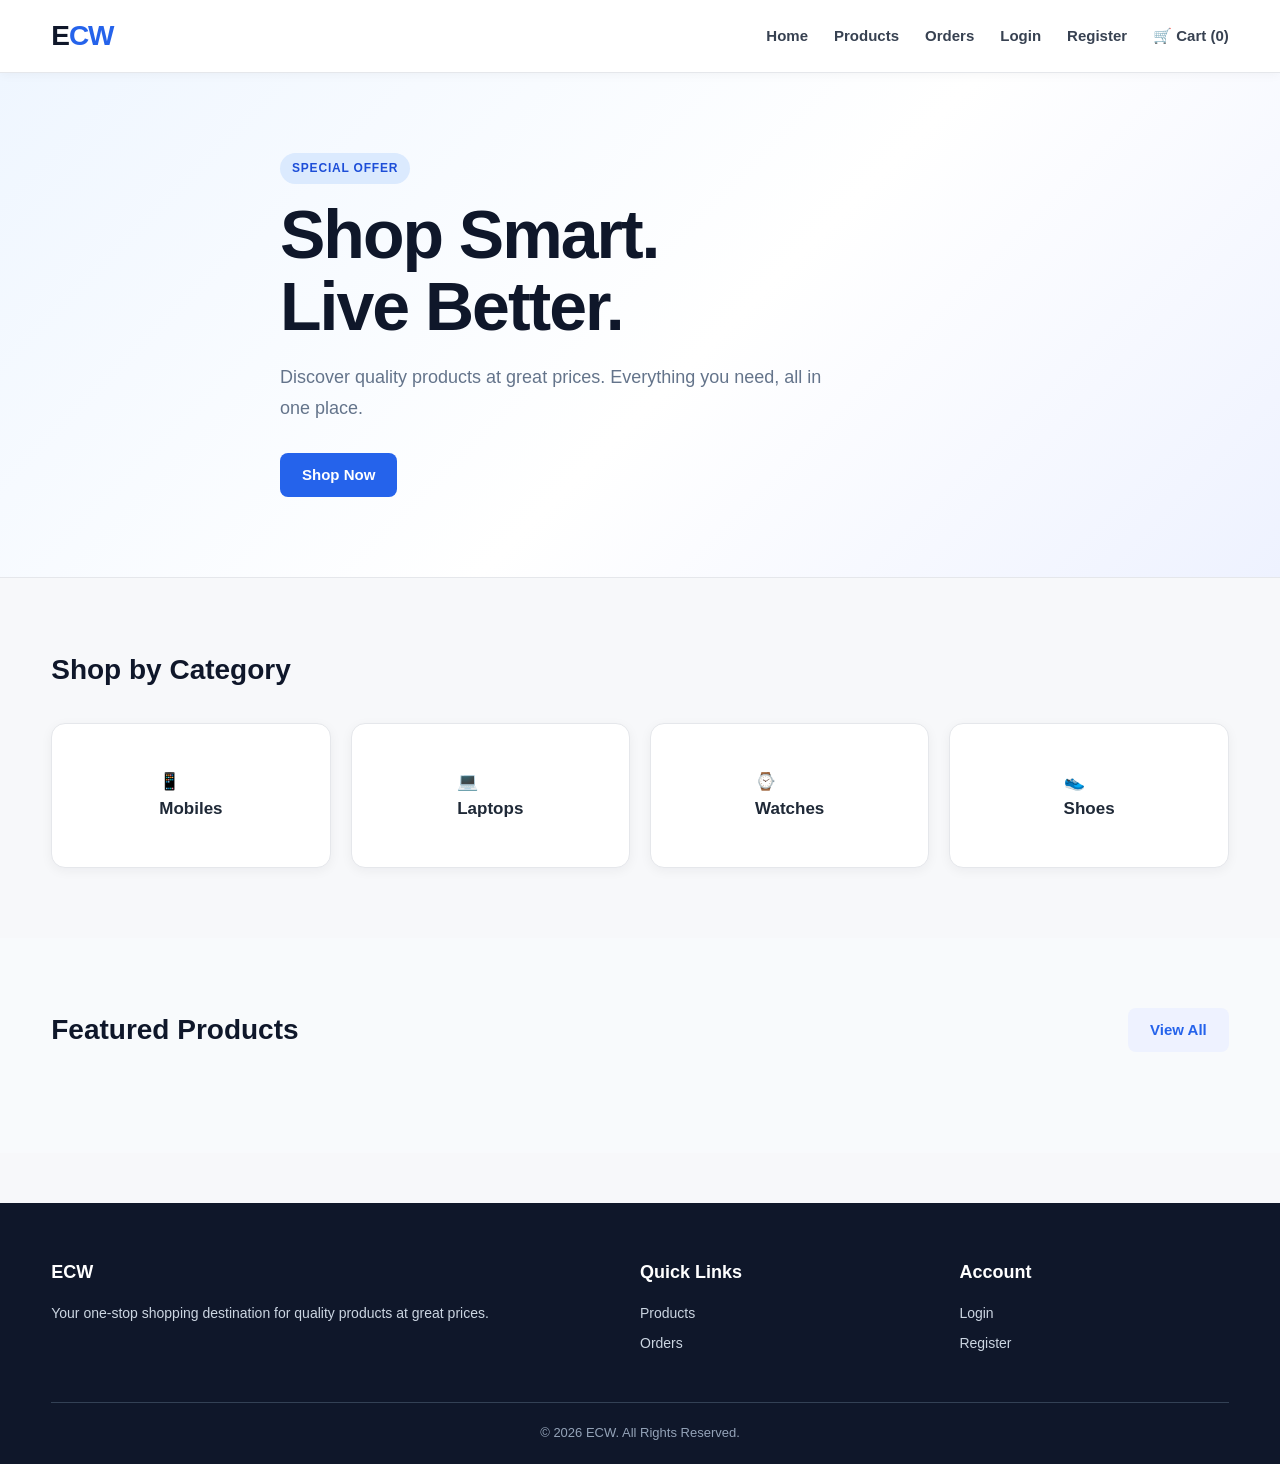
==== index.html @ e4666856 "Add files via upload" ====
<!DOCTYPE html>
<html lang="en">

<head>
    <meta charset="UTF-8">
    <meta name="viewport" content="width=device-width, initial-scale=1.0">

    <title>ECW - Home</title>

    <link rel="stylesheet" href="style.css">
    <link rel="stylesheet" href="home.css">
</head>

<body>

    <!-- ================= NAVBAR ================= -->

    <header class="navbar">

        <div class="container nav-inner">

            <a href="index.html" class="logo">
                E<span>CW</span>
            </a>

            <button class="menu-btn">☰</button>

            <nav class="nav-links">

                <a href="index.html">Home</a>

                <a href="products.html">Products</a>

                <a href="orders.html">Orders</a>

                <a href="login.html">Login</a>

                <a href="register.html">Register</a>

                <a href="cart.html">
                    🛒 Cart
                    (<span class="cart-count">0</span>)
                </a>

            </nav>

        </div>

    </header>


    <!-- ================= HERO ================= -->

    <section class="hero">

        <div class="container hero-content">

            <span class="offer">
                SPECIAL OFFER
            </span>

            <h1>
                Shop Smart.<br>
                Live Better.
            </h1>

            <p>
                Discover quality products at great prices.
                Everything you need, all in one place.
            </p>

            <a href="products.html" class="btn">
                Shop Now
            </a>

        </div>

    </section>


    <!-- ================= CATEGORIES ================= -->

    <section class="section">

        <div class="container">

            <div class="section-head">

                <h2>
                    Shop by Category
                </h2>

            </div>


            <div class="category-grid">

                <a href="products.html" class="category">
                    📱
                    <br>
                    Mobiles
                </a>

                <a href="products.html" class="category">
                    💻
                    <br>
                    Laptops
                </a>

                <a href="products.html" class="category">
                    ⌚
                    <br>
                    Watches
                </a>

                <a href="products.html" class="category">
                    👟
                    <br>
                    Shoes
                </a>

            </div>

        </div>

    </section>


    <!-- ================= FEATURED PRODUCTS ================= -->

    <section class="section featured">

        <div class="container">

            <div class="section-head">

                <h2>
                    Featured Products
                </h2>

                <a href="products.html" class="btn secondary">
                    View All
                </a>

            </div>


            <div id="featured" class="product-grid">

                <!-- Products will be loaded by JavaScript -->

            </div>

        </div>

    </section>


    <!-- ================= FOOTER ================= -->

    <footer>

        <div class="container">

            <div class="footer-grid">

                <div>

                    <div class="footer-title">
                        ECW
                    </div>

                    <p>
                        Your one-stop shopping destination
                        for quality products at great prices.
                    </p>

                </div>


                <div>

                    <div class="footer-title">
                        Quick Links
                    </div>

                    <p>
                        <a href="products.html">
                            Products
                        </a>
                    </p>

                    <p>
                        <a href="orders.html">
                            Orders
                        </a>
                    </p>

                </div>


                <div>

                    <div class="footer-title">
                        Account
                    </div>

                    <p>
                        <a href="login.html">
                            Login
                        </a>
                    </p>

                    <p>
                        <a href="register.html">
                            Register
                        </a>
                    </p>

                </div>

            </div>


            <div class="footer-bottom">

                © 2026 ECW.
                All Rights Reserved.

            </div>

        </div>

    </footer>


    <script src="js/home.js"></script>

</body>

</html>
---- style.css ----
/* =========================================================
   ECW - E-Commerce Website
   Common Styles
   ========================================================= */


/* =========================
   RESET
   ========================= */

* {
    margin: 0;
    padding: 0;
    box-sizing: border-box;
}

html {
    scroll-behavior: smooth;
}

body {
    font-family: Arial, Helvetica, sans-serif;
    background: #f7f8fa;
    color: #1f2937;
    line-height: 1.6;
}

a {
    text-decoration: none;
    color: inherit;
}

button,
input,
select,
textarea {
    font: inherit;
}

button {
    cursor: pointer;
}


/* =========================
   VARIABLES
   ========================= */

:root {
    --primary: #2563eb;
    --primary-dark: #1d4ed8;
    --secondary: #0f172a;

    --text: #1f2937;
    --muted: #6b7280;

    --white: #ffffff;
    --light: #f8fafc;
    --border: #e5e7eb;

    --success: #16a34a;
    --danger: #dc2626;
    --warning: #f59e0b;

    --shadow-sm: 0 2px 8px rgba(15, 23, 42, 0.06);
    --shadow: 0 8px 25px rgba(15, 23, 42, 0.08);

    --radius: 12px;
}


/* =========================
   CONTAINER
   ========================= */

.container {
    width: min(1180px, 92%);
    margin: 0 auto;
}


/* =========================
   NAVBAR
   ========================= */

.navbar {
    position: sticky;
    top: 0;
    z-index: 1000;

    background: #ffffff;
    border-bottom: 1px solid var(--border);

    box-shadow: 0 2px 10px rgba(0, 0, 0, 0.04);
}

.nav-inner {
    min-height: 72px;

    display: flex;
    align-items: center;
    justify-content: space-between;

    gap: 30px;
}


/* LOGO */

.logo {
    font-size: 28px;
    font-weight: 800;
    letter-spacing: -1px;
    color: var(--secondary);
}

.logo span {
    color: var(--primary);
}


/* NAVIGATION */

.nav-links {
    display: flex;
    align-items: center;
    gap: 26px;
}

.nav-links a {
    position: relative;

    color: #374151;
    font-size: 15px;
    font-weight: 600;

    transition: color 0.2s ease;
}

.nav-links a:hover {
    color: var(--primary);
}

.nav-links a::after {
    content: "";

    position: absolute;
    left: 0;
    bottom: -7px;

    width: 0;
    height: 2px;

    background: var(--primary);

    transition: width 0.2s ease;
}

.nav-links a:hover::after {
    width: 100%;
}


/* MENU BUTTON */

.menu-btn {
    display: none;

    border: none;
    background: transparent;

    font-size: 24px;
    color: var(--secondary);
}


/* =========================
   BUTTONS
   ========================= */

.btn {
    display: inline-flex;

    align-items: center;
    justify-content: center;

    min-height: 44px;
    padding: 0 22px;

    border: none;
    border-radius: 8px;

    background: var(--primary);
    color: white;

    font-size: 15px;
    font-weight: 700;

    transition:
        background 0.2s ease,
        transform 0.2s ease,
        box-shadow 0.2s ease;
}

.btn:hover {
    background: var(--primary-dark);

    transform: translateY(-1px);

    box-shadow: 0 5px 15px rgba(37, 99, 235, 0.25);
}

.btn.secondary {
    background: #eef2ff;
    color: var(--primary);
}

.btn.secondary:hover {
    background: #e0e7ff;
}

.btn.success {
    background: var(--success);
}

.btn.success:hover {
    background: #15803d;
}

.btn.danger {
    background: var(--danger);
}

.btn.danger:hover {
    background: #b91c1c;
}


/* =========================
   PAGE TITLE
   ========================= */

.page-title {
    padding-top: 55px;
    padding-bottom: 70px;
}

.page-title > h1 {
    font-size: 34px;
    line-height: 1.2;

    color: var(--secondary);

    margin-bottom: 8px;
}

.muted {
    color: var(--muted);
}


/* =========================
   SECTION
   ========================= */

.section {
    padding: 70px 0;
}

.section-head {
    display: flex;

    align-items: center;
    justify-content: space-between;

    gap: 20px;

    margin-bottom: 30px;
}

.section-head h2 {
    font-size: 28px;
    color: var(--secondary);
}


/* =========================
   FORMS
   ========================= */

.form-box {
    width: min(520px, 100%);

    margin: 40px auto;
    padding: 35px;

    background: white;

    border: 1px solid var(--border);
    border-radius: var(--radius);

    box-shadow: var(--shadow);
}

.form-box h2 {
    margin-bottom: 25px;

    font-size: 25px;
    color: var(--secondary);

    text-align: center;
}

.form-group {
    margin-bottom: 18px;
}

.form-group label {
    display: block;

    margin-bottom: 7px;

    font-size: 14px;
    font-weight: 700;

    color: #374151;
}

.form-group input,
.form-group select,
.form-group textarea,
.search-bar input,
.search-bar select {
    width: 100%;

    padding: 12px 14px;

    border: 1px solid #d1d5db;
    border-radius: 8px;

    outline: none;

    background: #ffffff;
    color: var(--text);

    transition:
        border-color 0.2s ease,
        box-shadow 0.2s ease;
}

.form-group input:focus,
.form-group select:focus,
.form-group textarea:focus,
.search-bar input:focus,
.search-bar select:focus {
    border-color: var(--primary);

    box-shadow:
        0 0 0 3px rgba(37, 99, 235, 0.1);
}

.form-group textarea {
    resize: vertical;
}


/* =========================
   MESSAGE
   ========================= */

.message {
    display: none;

    padding: 11px 14px;

    margin-bottom: 18px;

    border-radius: 8px;

    font-size: 14px;
}


/* =========================
   CART
   ========================= */

.cart-summary {
    width: min(500px, 100%);

    margin: 30px 0 0 auto;

    padding: 25px;

    background: white;

    border: 1px solid var(--border);
    border-radius: var(--radius);

    box-shadow: var(--shadow-sm);
}

.summary-row {
    display: flex;

    align-items: center;
    justify-content: space-between;

    padding: 12px 0;

    border-bottom: 1px solid var(--border);

    color: #4b5563;
}

.summary-row.total {
    border-bottom: none;

    padding-top: 18px;

    font-size: 19px;
    font-weight: 800;

    color: var(--secondary);
}


/* =========================
   CART ITEM
   ========================= */

.cart-item {
    display: flex;

    align-items: center;
    gap: 20px;

    padding: 20px;

    margin-bottom: 15px;

    background: white;

    border: 1px solid var(--border);
    border-radius: var(--radius);

    box-shadow: var(--shadow-sm);
}

.cart-item img {
    width: 100px;
    height: 100px;

    object-fit: contain;

    border-radius: 8px;

    background: #f8fafc;
}

.cart-item-info {
    flex: 1;
}

.cart-item-info h3 {
    margin-bottom: 5px;

    font-size: 17px;
    color: var(--secondary);
}

.cart-item-info p {
    color: var(--muted);
}

.cart-actions {
    display: flex;

    align-items: center;
    gap: 8px;
}

.quantity-btn {
    width: 34px;
    height: 34px;

    border: 1px solid var(--border);
    border-radius: 6px;

    background: white;
}

.quantity-btn:hover {
    background: #f3f4f6;
}


/* =========================
   EMPTY STATE
   ========================= */

.empty {
    padding: 70px 20px;

    text-align: center;

    background: white;

    border: 1px solid var(--border);
    border-radius: var(--radius);
}

.empty h2,
.empty h1 {
    margin: 15px 0 10px;

    color: var(--secondary);
}

.empty p {
    margin-bottom: 25px;

    color: var(--muted);
}


/* =========================
   ORDERS
   ========================= */

.order-card {
    margin-bottom: 20px;
    padding: 25px;

    background: white;

    border: 1px solid var(--border);
    border-radius: var(--radius);

    box-shadow: var(--shadow-sm);
}

.order-header {
    display: flex;

    justify-content: space-between;
    align-items: center;

    gap: 20px;

    padding-bottom: 15px;

    margin-bottom: 15px;

    border-bottom: 1px solid var(--border);
}

.order-header h3 {
    color: var(--secondary);
}

.order-status {
    display: inline-block;

    padding: 5px 12px;

    border-radius: 20px;

    background: #dcfce7;
    color: #166534;

    font-size: 13px;
    font-weight: 700;
}


/* =========================
   TABLE
   ========================= */

.table-wrap {
    overflow-x: auto;

    margin-top: 25px;

    background: white;

    border: 1px solid var(--border);
    border-radius: var(--radius);

    box-shadow: var(--shadow-sm);
}

table {
    width: 100%;

    border-collapse: collapse;
}

th,
td {
    padding: 15px 18px;

    text-align: left;

    border-bottom: 1px solid var(--border);
}

th {
    background: #f8fafc;

    color: var(--secondary);

    font-size: 14px;
}

td {
    color: #4b5563;

    font-size: 14px;
}

tr:last-child td {
    border-bottom: none;
}


/* =========================
   ADMIN
   ========================= */

.admin-grid {
    display: grid;

    grid-template-columns:
        repeat(3, 1fr);

    gap: 20px;

    margin-top: 30px;
}

.stat {
    padding: 25px;

    background: white;

    border: 1px solid var(--border);
    border-radius: var(--radius);

    box-shadow: var(--shadow-sm);
}

.stat h3 {
    margin-bottom: 8px;

    color: var(--muted);

    font-size: 14px;
}

.stat strong {
    font-size: 32px;

    color: var(--secondary);
}


/* =========================
   FOOTER
   ========================= */

footer {
    margin-top: 50px;

    padding-top: 55px;

    background: var(--secondary);

    color: #cbd5e1;
}

.footer-grid {
    display: grid;

    grid-template-columns:
        2fr 1fr 1fr;

    gap: 50px;

    padding-bottom: 40px;
}

.footer-title {
    margin-bottom: 15px;

    color: white;

    font-size: 18px;
    font-weight: 700;
}

footer p {
    margin-bottom: 8px;

    font-size: 14px;
}

footer a:hover {
    color: white;
}

.footer-bottom {
    padding: 20px 0;

    border-top: 1px solid #334155;

    text-align: center;

    font-size: 13px;

    color: #94a3b8;
}


/* =========================
   RESPONSIVE
   ========================= */

@media (max-width: 850px) {

    .nav-inner {
        min-height: 65px;
    }

    .menu-btn {
        display: block;
    }

    .nav-links {
        display: none;

        position: absolute;

        top: 65px;
        left: 0;

        width: 100%;

        padding: 20px;

        flex-direction: column;
        align-items: flex-start;

        gap: 18px;

        background: white;

        border-bottom: 1px solid var(--border);

        box-shadow: var(--shadow);
    }

    .nav-links.active {
        display: flex;
    }

    .admin-grid {
        grid-template-columns: 1fr;
    }

    .footer-grid {
        grid-template-columns: 1fr;
        gap: 25px;
    }
}


@media (max-width: 600px) {

    .container {
        width: 94%;
    }

    .page-title {
        padding-top: 35px;
        padding-bottom: 45px;
    }

    .page-title > h1 {
        font-size: 28px;
    }

    .section {
        padding: 45px 0;
    }

    .section-head {
        align-items: flex-start;
        flex-direction: column;
    }

    .form-box {
        padding: 25px 20px;
    }

    .cart-item {
        flex-direction: column;
        align-items: flex-start;
    }

    .cart-item img {
        width: 100%;
        height: 180px;
    }

    .cart-actions {
        width: 100%;
        justify-content: space-between;
    }

    .order-header {
        align-items: flex-start;
        flex-direction: column;
    }

    .footer-grid {
        grid-template-columns: 1fr;
    }
}

/* =========================================
   ORDERS
========================================= */

.order-card {

    background: white;

    border: 1px solid #e5e7eb;

    border-radius: 12px;

    padding: 24px;

    margin-bottom: 20px;

    box-shadow:
        0 4px 12px rgba(0, 0, 0, 0.06);

}


.order-header {

    display: flex;

    justify-content: space-between;

    align-items: center;

    border-bottom: 1px solid #e5e7eb;

    padding-bottom: 15px;

    margin-bottom: 15px;

}


.order-header h2 {

    margin: 0;

    font-size: 20px;

}


.order-header p {

    color: #64748b;

    margin: 5px 0 0;

}


.order-status {

    background: #dcfce7;

    color: #166534;

    padding: 7px 14px;

    border-radius: 20px;

    font-weight: 600;

}


.order-products {

    display: flex;

    flex-direction: column;

    gap: 12px;

}


.order-item {

    display: flex;

    align-items: center;

    gap: 15px;

    padding: 10px 0;

}


.order-item img {

    width: 70px;

    height: 70px;

    object-fit: cover;

    border-radius: 8px;

}


.order-item h4 {

    margin: 0 0 5px;

}


.order-item p {

    margin: 0;

    color: #64748b;

}


.order-details {

    border-top: 1px solid #e5e7eb;

    margin-top: 15px;

    padding-top: 15px;

    color: #475569;

}


.order-total {

    border-top: 1px solid #e5e7eb;

    margin-top: 15px;

    padding-top: 15px;

    font-size: 20px;

    font-weight: 700;

    text-align: right;

}


.empty {

    text-align: center;

    padding: 50px 20px;

}


.empty h2 {

    margin-bottom: 10px;

}


.empty p {

    color: #64748b;

    margin-bottom: 20px;

}


/* =========================================
   ORDERS PAGE
========================================= */

#ordersList {
    margin-top: 30px;
}


.order-card {
    background: #ffffff;
    border: 1px solid #e5e7eb;
    border-radius: 14px;
    padding: 25px;
    margin-bottom: 25px;
    box-shadow: 0 5px 20px rgba(0, 0, 0, 0.06);
}


.order-header {
    display: flex;
    justify-content: space-between;
    align-items: center;
    border-bottom: 1px solid #e5e7eb;
    padding-bottom: 18px;
    margin-bottom: 20px;
}


.order-header h2 {
    margin: 0 0 5px;
    font-size: 20px;
}


.order-header p {
    margin: 0;
    color: #64748b;
}


.order-status {
    background: #dcfce7;
    color: #15803d;
    padding: 7px 14px;
    border-radius: 20px;
    font-size: 14px;
    font-weight: 600;
}


.order-items {
    display: flex;
    flex-direction: column;
    gap: 15px;
}


.order-item {
    display: flex;
    align-items: center;
    gap: 18px;
    padding: 15px;
    background: #f8fafc;
    border-radius: 10px;
}


.order-item-image {
    width: 80px;
    height: 80px;
    object-fit: cover;
    border-radius: 8px;
}


.order-item h3 {
    margin: 0 0 8px;
}


.order-item p {
    margin: 4px 0;
    color: #64748b;
}


.order-details {
    margin-top: 20px;
    padding-top: 20px;
    border-top: 1px solid #e5e7eb;
}


.order-details h3 {
    margin-bottom: 12px;
}


.order-details p {
    margin: 7px 0;
}


.order-total {
    margin-top: 20px;
    padding-top: 18px;
    border-top: 1px solid #e5e7eb;
    font-size: 20px;
    font-weight: 700;
    text-align: right;
}


.empty {
    text-align: center;
    background: white;
    border-radius: 14px;
    padding: 50px 20px;
    box-shadow: 0 5px 20px rgba(0, 0, 0, 0.05);
}


.empty h2 {
    margin-bottom: 10px;
}


.empty p {
    color: #64748b;
    margin-bottom: 25px;
}


@media (max-width: 600px) {

    .order-header {
        flex-direction: column;
        align-items: flex-start;
        gap: 15px;
    }


    .order-item {
        align-items: flex-start;
    }


    .order-item-image {
        width: 65px;
        height: 65px;
    }


    .order-total {
        text-align: left;
    }

}
---- home.css ----
/* =========================================================
   ECW - Home / Product Styles
   ========================================================= */


/* =========================
   HERO
   ========================= */

.hero {
    min-height: 500px;

    display: flex;
    align-items: center;

    background:
        linear-gradient(
            135deg,
            #eff6ff 0%,
            #ffffff 55%,
            #eef2ff 100%
        );

    border-bottom: 1px solid #e5e7eb;
}

.hero-content {
    max-width: 720px;

    padding: 80px 0;
}

.offer {
    display: inline-block;

    margin-bottom: 15px;
    padding: 6px 12px;

    border-radius: 20px;

    background: #dbeafe;
    color: #1d4ed8;

    font-size: 12px;
    font-weight: 800;
    letter-spacing: 0.8px;
}

.hero h1 {
    margin-bottom: 20px;

    font-size: clamp(42px, 6vw, 68px);
    line-height: 1.05;

    letter-spacing: -2px;

    color: #0f172a;
}

.hero p {
    max-width: 570px;

    margin-bottom: 30px;

    color: #64748b;

    font-size: 18px;
    line-height: 1.7;
}


/* =========================
   CATEGORIES
   ========================= */

.category-grid {
    display: grid;

    grid-template-columns:
        repeat(4, 1fr);

    gap: 20px;
}

.category {
    min-height: 145px;

    display: flex;

    flex-direction: column;

    align-items: center;
    justify-content: center;

    gap: 10px;

    padding: 20px;

    background: white;

    border: 1px solid #e5e7eb;
    border-radius: 14px;

    color: #1f2937;

    font-size: 17px;
    font-weight: 700;

    box-shadow: 0 3px 12px rgba(15, 23, 42, 0.05);

    transition:
        transform 0.2s ease,
        box-shadow 0.2s ease,
        border-color 0.2s ease;
}

.category:hover {
    transform: translateY(-5px);

    border-color: #bfdbfe;

    box-shadow:
        0 12px 25px rgba(15, 23, 42, 0.09);

    color: #2563eb;
}


/* =========================
   PRODUCT GRID
   ========================= */

.product-grid {
    display: grid;

    grid-template-columns:
        repeat(4, 1fr);

    gap: 22px;
}


/* =========================
   PRODUCT CARD
   ========================= */

.product-card {
    overflow: hidden;

    background: white;

    border: 1px solid #e5e7eb;
    border-radius: 13px;

    box-shadow:
        0 3px 12px rgba(15, 23, 42, 0.05);

    transition:
        transform 0.2s ease,
        box-shadow 0.2s ease;
}

.product-card:hover {
    transform: translateY(-5px);

    box-shadow:
        0 12px 28px rgba(15, 23, 42, 0.1);
}


/* PRODUCT IMAGE */

.product-image {
    width: 100%;
    height: 230px;

    display: flex;

    align-items: center;
    justify-content: center;

    padding: 20px;

    background: #f8fafc;

    overflow: hidden;
}

.product-image img {
    width: 100%;
    height: 100%;

    object-fit: contain;

    transition: transform 0.25s ease;
}

.product-card:hover .product-image img {
    transform: scale(1.05);
}


/* PRODUCT CONTENT */

.product-content {
    padding: 18px;
}

.product-category {
    display: block;

    margin-bottom: 5px;

    color: #64748b;

    font-size: 12px;
    font-weight: 700;

    text-transform: uppercase;
    letter-spacing: 0.5px;
}

.product-title {
    min-height: 48px;

    margin-bottom: 10px;

    color: #111827;

    font-size: 16px;
    font-weight: 700;

    line-height: 1.45;
}

.product-price {
    margin-bottom: 15px;

    color: #111827;

    font-size: 21px;
    font-weight: 800;
}

.product-card .btn {
    width: 100%;
}


/* =========================
   SEARCH BAR
   ========================= */

.search-bar {
    display: grid;

    grid-template-columns:
        1fr 220px;

    gap: 12px;

    margin: 30px 0 35px;

    padding: 18px;

    background: white;

    border: 1px solid #e5e7eb;
    border-radius: 12px;

    box-shadow: 0 3px 12px rgba(15, 23, 42, 0.04);
}


/* =========================
   PRODUCT DETAILS
   ========================= */

.product-details {
    display: grid;

    grid-template-columns:
        1fr 1fr;

    gap: 55px;

    padding: 50px 0;
}

.product-details-image {
    min-height: 480px;

    display: flex;

    align-items: center;
    justify-content: center;

    padding: 40px;

    background: white;

    border: 1px solid #e5e7eb;
    border-radius: 14px;
}

.product-details-image img {
    width: 100%;
    height: 420px;

    object-fit: contain;
}

.product-details-info {
    padding: 25px 0;
}

.product-details-info h1 {
    margin-bottom: 15px;

    color: #0f172a;

    font-size: 34px;
    line-height: 1.25;
}

.product-details-info .price {
    margin: 20px 0;

    color: #111827;

    font-size: 30px;
    font-weight: 800;
}

.product-description {
    margin-bottom: 25px;

    color: #64748b;

    line-height: 1.8;
}


/* =========================
   FEATURED SECTION
   ========================= */

.featured {
    background: #f8fafc;
}


/* =========================
   RESPONSIVE
   ========================= */

@media (max-width: 1000px) {

    .product-grid {
        grid-template-columns:
            repeat(3, 1fr);
    }

    .category-grid {
        grid-template-columns:
            repeat(2, 1fr);
    }

    .product-details {
        gap: 30px;
    }
}


@media (max-width: 750px) {

    .hero {
        min-height: 420px;
    }

    .hero-content {
        padding: 60px 0;
    }

    .hero h1 {
        font-size: 45px;
    }

    .hero p {
        font-size: 16px;
    }

    .product-grid {
        grid-template-columns:
            repeat(2, 1fr);
    }

    .search-bar {
        grid-template-columns: 1fr;
    }

    .product-details {
        grid-template-columns: 1fr;
    }

    .product-details-image {
        min-height: 350px;
    }

    .product-details-image img {
        height: 300px;
    }
}


@media (max-width: 500px) {

    .category-grid {
        grid-template-columns: 1fr 1fr;

        gap: 12px;
    }

    .category {
        min-height: 120px;

        font-size: 14px;
    }

    .product-grid {
        grid-template-columns: 1fr;
    }

    .product-image {
        height: 250px;
    }

    .product-details-info h1 {
        font-size: 28px;
    }

    .product-details-info .price {
        font-size: 25px;
    }
}
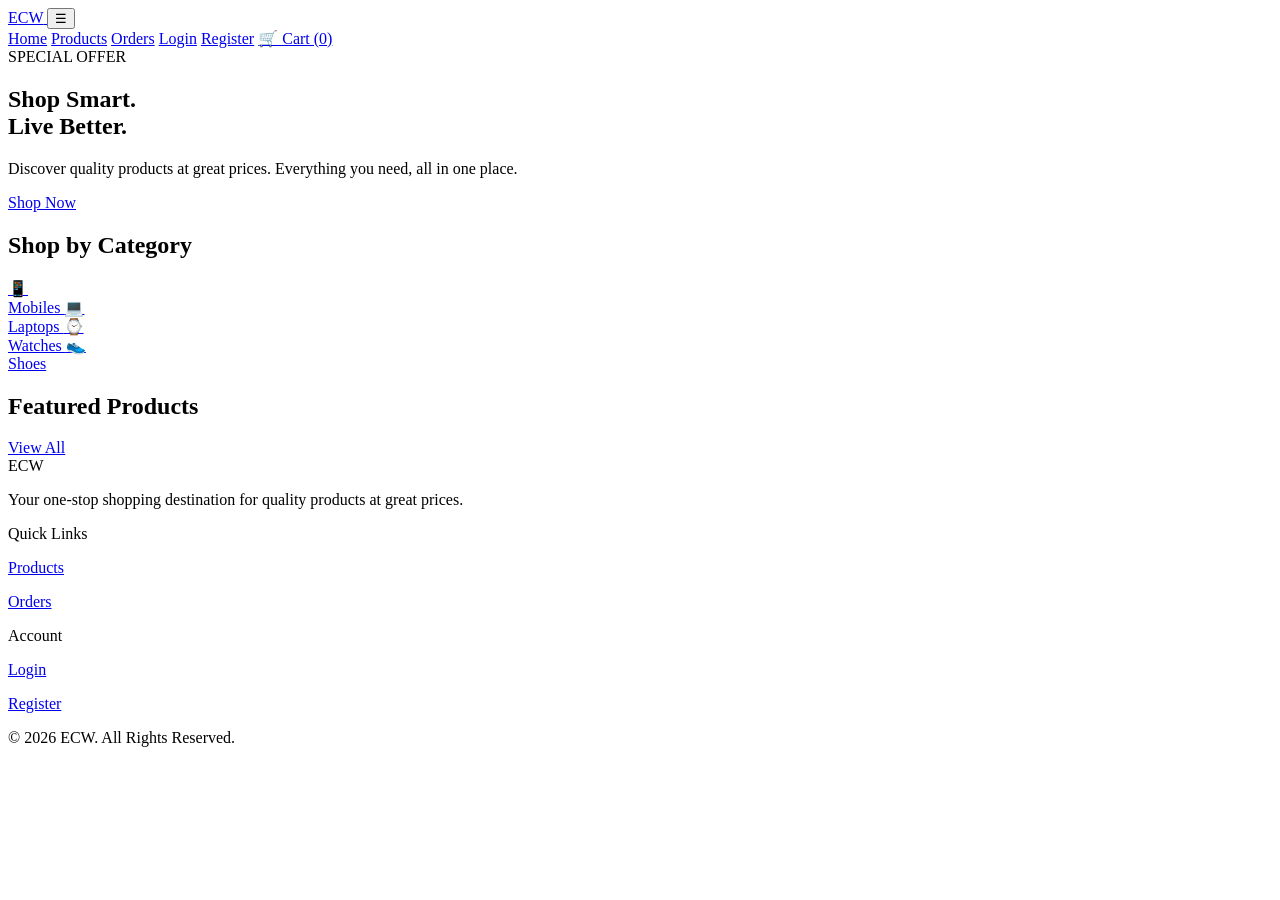
==== commit d9eaccea: "Add files via upload" ====
--- a/index.html
+++ b/index.html
@@ -7,8 +7,8 @@
 
     <title>ECW - Home</title>
 
-    <link rel="stylesheet" href="style.css">
-    <link rel="stylesheet" href="home.css">
+    <link rel="stylesheet" href="css/style.css">
+    <link rel="stylesheet" href="css/home.css">
 </head>
 
 <body>
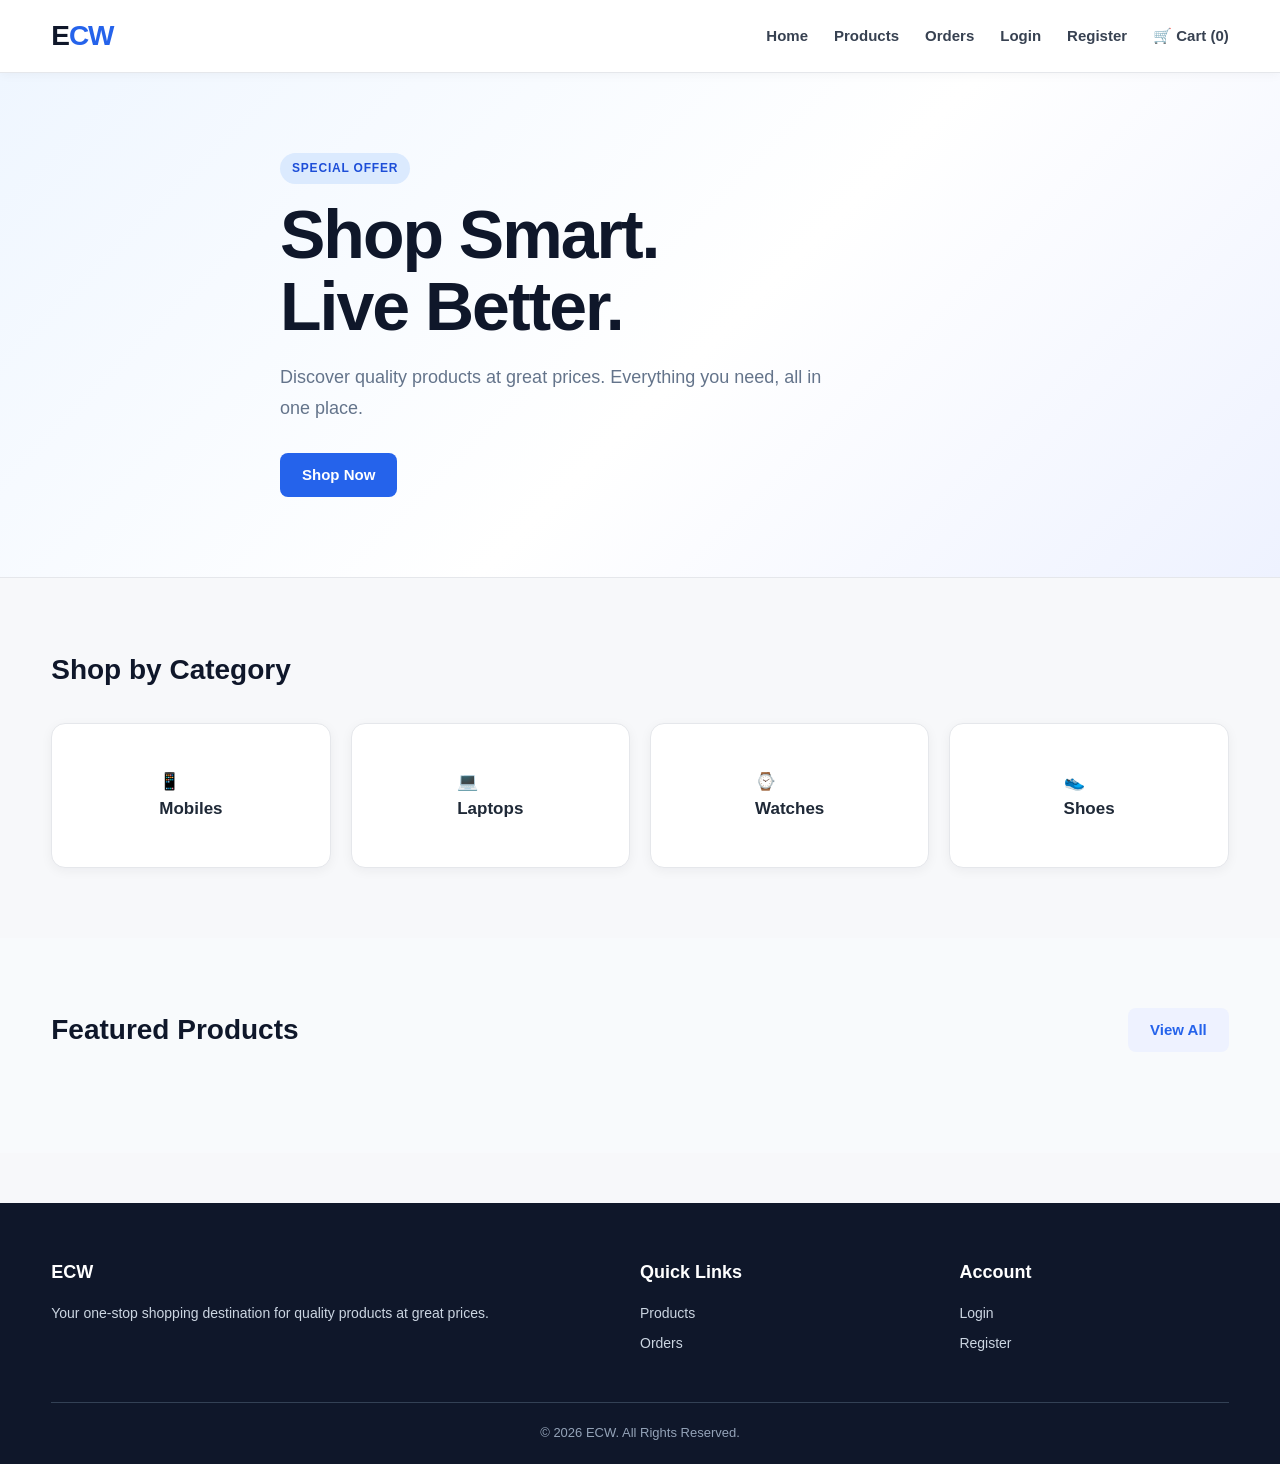
==== commit 83a594c6: "Add files via upload" ====
--- a/index.html
+++ b/index.html
@@ -7,8 +7,8 @@
 
     <title>ECW - Home</title>
 
-    <link rel="stylesheet" href="css/style.css">
-    <link rel="stylesheet" href="css/home.css">
+    <link rel="stylesheet" href="style.css">
+    <link rel="stylesheet" href="home.css">
 </head>
 
 <body>
--- a/style.css
+++ b/style.css
@@ -0,0 +1,1170 @@
+/* =========================================================
+   ECW - E-Commerce Website
+   Common Styles
+   ========================================================= */
+
+
+/* =========================
+   RESET
+   ========================= */
+
+* {
+    margin: 0;
+    padding: 0;
+    box-sizing: border-box;
+}
+
+html {
+    scroll-behavior: smooth;
+}
+
+body {
+    font-family: Arial, Helvetica, sans-serif;
+    background: #f7f8fa;
+    color: #1f2937;
+    line-height: 1.6;
+}
+
+a {
+    text-decoration: none;
+    color: inherit;
+}
+
+button,
+input,
+select,
+textarea {
+    font: inherit;
+}
+
+button {
+    cursor: pointer;
+}
+
+
+/* =========================
+   VARIABLES
+   ========================= */
+
+:root {
+    --primary: #2563eb;
+    --primary-dark: #1d4ed8;
+    --secondary: #0f172a;
+
+    --text: #1f2937;
+    --muted: #6b7280;
+
+    --white: #ffffff;
+    --light: #f8fafc;
+    --border: #e5e7eb;
+
+    --success: #16a34a;
+    --danger: #dc2626;
+    --warning: #f59e0b;
+
+    --shadow-sm: 0 2px 8px rgba(15, 23, 42, 0.06);
+    --shadow: 0 8px 25px rgba(15, 23, 42, 0.08);
+
+    --radius: 12px;
+}
+
+
+/* =========================
+   CONTAINER
+   ========================= */
+
+.container {
+    width: min(1180px, 92%);
+    margin: 0 auto;
+}
+
+
+/* =========================
+   NAVBAR
+   ========================= */
+
+.navbar {
+    position: sticky;
+    top: 0;
+    z-index: 1000;
+
+    background: #ffffff;
+    border-bottom: 1px solid var(--border);
+
+    box-shadow: 0 2px 10px rgba(0, 0, 0, 0.04);
+}
+
+.nav-inner {
+    min-height: 72px;
+
+    display: flex;
+    align-items: center;
+    justify-content: space-between;
+
+    gap: 30px;
+}
+
+
+/* LOGO */
+
+.logo {
+    font-size: 28px;
+    font-weight: 800;
+    letter-spacing: -1px;
+    color: var(--secondary);
+}
+
+.logo span {
+    color: var(--primary);
+}
+
+
+/* NAVIGATION */
+
+.nav-links {
+    display: flex;
+    align-items: center;
+    gap: 26px;
+}
+
+.nav-links a {
+    position: relative;
+
+    color: #374151;
+    font-size: 15px;
+    font-weight: 600;
+
+    transition: color 0.2s ease;
+}
+
+.nav-links a:hover {
+    color: var(--primary);
+}
+
+.nav-links a::after {
+    content: "";
+
+    position: absolute;
+    left: 0;
+    bottom: -7px;
+
+    width: 0;
+    height: 2px;
+
+    background: var(--primary);
+
+    transition: width 0.2s ease;
+}
+
+.nav-links a:hover::after {
+    width: 100%;
+}
+
+
+/* MENU BUTTON */
+
+.menu-btn {
+    display: none;
+
+    border: none;
+    background: transparent;
+
+    font-size: 24px;
+    color: var(--secondary);
+}
+
+
+/* =========================
+   BUTTONS
+   ========================= */
+
+.btn {
+    display: inline-flex;
+
+    align-items: center;
+    justify-content: center;
+
+    min-height: 44px;
+    padding: 0 22px;
+
+    border: none;
+    border-radius: 8px;
+
+    background: var(--primary);
+    color: white;
+
+    font-size: 15px;
+    font-weight: 700;
+
+    transition:
+        background 0.2s ease,
+        transform 0.2s ease,
+        box-shadow 0.2s ease;
+}
+
+.btn:hover {
+    background: var(--primary-dark);
+
+    transform: translateY(-1px);
+
+    box-shadow: 0 5px 15px rgba(37, 99, 235, 0.25);
+}
+
+.btn.secondary {
+    background: #eef2ff;
+    color: var(--primary);
+}
+
+.btn.secondary:hover {
+    background: #e0e7ff;
+}
+
+.btn.success {
+    background: var(--success);
+}
+
+.btn.success:hover {
+    background: #15803d;
+}
+
+.btn.danger {
+    background: var(--danger);
+}
+
+.btn.danger:hover {
+    background: #b91c1c;
+}
+
+
+/* =========================
+   PAGE TITLE
+   ========================= */
+
+.page-title {
+    padding-top: 55px;
+    padding-bottom: 70px;
+}
+
+.page-title > h1 {
+    font-size: 34px;
+    line-height: 1.2;
+
+    color: var(--secondary);
+
+    margin-bottom: 8px;
+}
+
+.muted {
+    color: var(--muted);
+}
+
+
+/* =========================
+   SECTION
+   ========================= */
+
+.section {
+    padding: 70px 0;
+}
+
+.section-head {
+    display: flex;
+
+    align-items: center;
+    justify-content: space-between;
+
+    gap: 20px;
+
+    margin-bottom: 30px;
+}
+
+.section-head h2 {
+    font-size: 28px;
+    color: var(--secondary);
+}
+
+
+/* =========================
+   FORMS
+   ========================= */
+
+.form-box {
+    width: min(520px, 100%);
+
+    margin: 40px auto;
+    padding: 35px;
+
+    background: white;
+
+    border: 1px solid var(--border);
+    border-radius: var(--radius);
+
+    box-shadow: var(--shadow);
+}
+
+.form-box h2 {
+    margin-bottom: 25px;
+
+    font-size: 25px;
+    color: var(--secondary);
+
+    text-align: center;
+}
+
+.form-group {
+    margin-bottom: 18px;
+}
+
+.form-group label {
+    display: block;
+
+    margin-bottom: 7px;
+
+    font-size: 14px;
+    font-weight: 700;
+
+    color: #374151;
+}
+
+.form-group input,
+.form-group select,
+.form-group textarea,
+.search-bar input,
+.search-bar select {
+    width: 100%;
+
+    padding: 12px 14px;
+
+    border: 1px solid #d1d5db;
+    border-radius: 8px;
+
+    outline: none;
+
+    background: #ffffff;
+    color: var(--text);
+
+    transition:
+        border-color 0.2s ease,
+        box-shadow 0.2s ease;
+}
+
+.form-group input:focus,
+.form-group select:focus,
+.form-group textarea:focus,
+.search-bar input:focus,
+.search-bar select:focus {
+    border-color: var(--primary);
+
+    box-shadow:
+        0 0 0 3px rgba(37, 99, 235, 0.1);
+}
+
+.form-group textarea {
+    resize: vertical;
+}
+
+
+/* =========================
+   MESSAGE
+   ========================= */
+
+.message {
+    display: none;
+
+    padding: 11px 14px;
+
+    margin-bottom: 18px;
+
+    border-radius: 8px;
+
+    font-size: 14px;
+}
+
+
+/* =========================
+   CART
+   ========================= */
+
+.cart-summary {
+    width: min(500px, 100%);
+
+    margin: 30px 0 0 auto;
+
+    padding: 25px;
+
+    background: white;
+
+    border: 1px solid var(--border);
+    border-radius: var(--radius);
+
+    box-shadow: var(--shadow-sm);
+}
+
+.summary-row {
+    display: flex;
+
+    align-items: center;
+    justify-content: space-between;
+
+    padding: 12px 0;
+
+    border-bottom: 1px solid var(--border);
+
+    color: #4b5563;
+}
+
+.summary-row.total {
+    border-bottom: none;
+
+    padding-top: 18px;
+
+    font-size: 19px;
+    font-weight: 800;
+
+    color: var(--secondary);
+}
+
+
+/* =========================
+   CART ITEM
+   ========================= */
+
+.cart-item {
+    display: flex;
+
+    align-items: center;
+    gap: 20px;
+
+    padding: 20px;
+
+    margin-bottom: 15px;
+
+    background: white;
+
+    border: 1px solid var(--border);
+    border-radius: var(--radius);
+
+    box-shadow: var(--shadow-sm);
+}
+
+.cart-item img {
+    width: 100px;
+    height: 100px;
+
+    object-fit: contain;
+
+    border-radius: 8px;
+
+    background: #f8fafc;
+}
+
+.cart-item-info {
+    flex: 1;
+}
+
+.cart-item-info h3 {
+    margin-bottom: 5px;
+
+    font-size: 17px;
+    color: var(--secondary);
+}
+
+.cart-item-info p {
+    color: var(--muted);
+}
+
+.cart-actions {
+    display: flex;
+
+    align-items: center;
+    gap: 8px;
+}
+
+.quantity-btn {
+    width: 34px;
+    height: 34px;
+
+    border: 1px solid var(--border);
+    border-radius: 6px;
+
+    background: white;
+}
+
+.quantity-btn:hover {
+    background: #f3f4f6;
+}
+
+
+/* =========================
+   EMPTY STATE
+   ========================= */
+
+.empty {
+    padding: 70px 20px;
+
+    text-align: center;
+
+    background: white;
+
+    border: 1px solid var(--border);
+    border-radius: var(--radius);
+}
+
+.empty h2,
+.empty h1 {
+    margin: 15px 0 10px;
+
+    color: var(--secondary);
+}
+
+.empty p {
+    margin-bottom: 25px;
+
+    color: var(--muted);
+}
+
+
+/* =========================
+   ORDERS
+   ========================= */
+
+.order-card {
+    margin-bottom: 20px;
+    padding: 25px;
+
+    background: white;
+
+    border: 1px solid var(--border);
+    border-radius: var(--radius);
+
+    box-shadow: var(--shadow-sm);
+}
+
+.order-header {
+    display: flex;
+
+    justify-content: space-between;
+    align-items: center;
+
+    gap: 20px;
+
+    padding-bottom: 15px;
+
+    margin-bottom: 15px;
+
+    border-bottom: 1px solid var(--border);
+}
+
+.order-header h3 {
+    color: var(--secondary);
+}
+
+.order-status {
+    display: inline-block;
+
+    padding: 5px 12px;
+
+    border-radius: 20px;
+
+    background: #dcfce7;
+    color: #166534;
+
+    font-size: 13px;
+    font-weight: 700;
+}
+
+
+/* =========================
+   TABLE
+   ========================= */
+
+.table-wrap {
+    overflow-x: auto;
+
+    margin-top: 25px;
+
+    background: white;
+
+    border: 1px solid var(--border);
+    border-radius: var(--radius);
+
+    box-shadow: var(--shadow-sm);
+}
+
+table {
+    width: 100%;
+
+    border-collapse: collapse;
+}
+
+th,
+td {
+    padding: 15px 18px;
+
+    text-align: left;
+
+    border-bottom: 1px solid var(--border);
+}
+
+th {
+    background: #f8fafc;
+
+    color: var(--secondary);
+
+    font-size: 14px;
+}
+
+td {
+    color: #4b5563;
+
+    font-size: 14px;
+}
+
+tr:last-child td {
+    border-bottom: none;
+}
+
+
+/* =========================
+   ADMIN
+   ========================= */
+
+.admin-grid {
+    display: grid;
+
+    grid-template-columns:
+        repeat(3, 1fr);
+
+    gap: 20px;
+
+    margin-top: 30px;
+}
+
+.stat {
+    padding: 25px;
+
+    background: white;
+
+    border: 1px solid var(--border);
+    border-radius: var(--radius);
+
+    box-shadow: var(--shadow-sm);
+}
+
+.stat h3 {
+    margin-bottom: 8px;
+
+    color: var(--muted);
+
+    font-size: 14px;
+}
+
+.stat strong {
+    font-size: 32px;
+
+    color: var(--secondary);
+}
+
+
+/* =========================
+   FOOTER
+   ========================= */
+
+footer {
+    margin-top: 50px;
+
+    padding-top: 55px;
+
+    background: var(--secondary);
+
+    color: #cbd5e1;
+}
+
+.footer-grid {
+    display: grid;
+
+    grid-template-columns:
+        2fr 1fr 1fr;
+
+    gap: 50px;
+
+    padding-bottom: 40px;
+}
+
+.footer-title {
+    margin-bottom: 15px;
+
+    color: white;
+
+    font-size: 18px;
+    font-weight: 700;
+}
+
+footer p {
+    margin-bottom: 8px;
+
+    font-size: 14px;
+}
+
+footer a:hover {
+    color: white;
+}
+
+.footer-bottom {
+    padding: 20px 0;
+
+    border-top: 1px solid #334155;
+
+    text-align: center;
+
+    font-size: 13px;
+
+    color: #94a3b8;
+}
+
+
+/* =========================
+   RESPONSIVE
+   ========================= */
+
+@media (max-width: 850px) {
+
+    .nav-inner {
+        min-height: 65px;
+    }
+
+    .menu-btn {
+        display: block;
+    }
+
+    .nav-links {
+        display: none;
+
+        position: absolute;
+
+        top: 65px;
+        left: 0;
+
+        width: 100%;
+
+        padding: 20px;
+
+        flex-direction: column;
+        align-items: flex-start;
+
+        gap: 18px;
+
+        background: white;
+
+        border-bottom: 1px solid var(--border);
+
+        box-shadow: var(--shadow);
+    }
+
+    .nav-links.active {
+        display: flex;
+    }
+
+    .admin-grid {
+        grid-template-columns: 1fr;
+    }
+
+    .footer-grid {
+        grid-template-columns: 1fr;
+        gap: 25px;
+    }
+}
+
+
+@media (max-width: 600px) {
+
+    .container {
+        width: 94%;
+    }
+
+    .page-title {
+        padding-top: 35px;
+        padding-bottom: 45px;
+    }
+
+    .page-title > h1 {
+        font-size: 28px;
+    }
+
+    .section {
+        padding: 45px 0;
+    }
+
+    .section-head {
+        align-items: flex-start;
+        flex-direction: column;
+    }
+
+    .form-box {
+        padding: 25px 20px;
+    }
+
+    .cart-item {
+        flex-direction: column;
+        align-items: flex-start;
+    }
+
+    .cart-item img {
+        width: 100%;
+        height: 180px;
+    }
+
+    .cart-actions {
+        width: 100%;
+        justify-content: space-between;
+    }
+
+    .order-header {
+        align-items: flex-start;
+        flex-direction: column;
+    }
+
+    .footer-grid {
+        grid-template-columns: 1fr;
+    }
+}
+
+/* =========================================
+   ORDERS
+========================================= */
+
+.order-card {
+
+    background: white;
+
+    border: 1px solid #e5e7eb;
+
+    border-radius: 12px;
+
+    padding: 24px;
+
+    margin-bottom: 20px;
+
+    box-shadow:
+        0 4px 12px rgba(0, 0, 0, 0.06);
+
+}
+
+
+.order-header {
+
+    display: flex;
+
+    justify-content: space-between;
+
+    align-items: center;
+
+    border-bottom: 1px solid #e5e7eb;
+
+    padding-bottom: 15px;
+
+    margin-bottom: 15px;
+
+}
+
+
+.order-header h2 {
+
+    margin: 0;
+
+    font-size: 20px;
+
+}
+
+
+.order-header p {
+
+    color: #64748b;
+
+    margin: 5px 0 0;
+
+}
+
+
+.order-status {
+
+    background: #dcfce7;
+
+    color: #166534;
+
+    padding: 7px 14px;
+
+    border-radius: 20px;
+
+    font-weight: 600;
+
+}
+
+
+.order-products {
+
+    display: flex;
+
+    flex-direction: column;
+
+    gap: 12px;
+
+}
+
+
+.order-item {
+
+    display: flex;
+
+    align-items: center;
+
+    gap: 15px;
+
+    padding: 10px 0;
+
+}
+
+
+.order-item img {
+
+    width: 70px;
+
+    height: 70px;
+
+    object-fit: cover;
+
+    border-radius: 8px;
+
+}
+
+
+.order-item h4 {
+
+    margin: 0 0 5px;
+
+}
+
+
+.order-item p {
+
+    margin: 0;
+
+    color: #64748b;
+
+}
+
+
+.order-details {
+
+    border-top: 1px solid #e5e7eb;
+
+    margin-top: 15px;
+
+    padding-top: 15px;
+
+    color: #475569;
+
+}
+
+
+.order-total {
+
+    border-top: 1px solid #e5e7eb;
+
+    margin-top: 15px;
+
+    padding-top: 15px;
+
+    font-size: 20px;
+
+    font-weight: 700;
+
+    text-align: right;
+
+}
+
+
+.empty {
+
+    text-align: center;
+
+    padding: 50px 20px;
+
+}
+
+
+.empty h2 {
+
+    margin-bottom: 10px;
+
+}
+
+
+.empty p {
+
+    color: #64748b;
+
+    margin-bottom: 20px;
+
+}
+
+
+/* =========================================
+   ORDERS PAGE
+========================================= */
+
+#ordersList {
+    margin-top: 30px;
+}
+
+
+.order-card {
+    background: #ffffff;
+    border: 1px solid #e5e7eb;
+    border-radius: 14px;
+    padding: 25px;
+    margin-bottom: 25px;
+    box-shadow: 0 5px 20px rgba(0, 0, 0, 0.06);
+}
+
+
+.order-header {
+    display: flex;
+    justify-content: space-between;
+    align-items: center;
+    border-bottom: 1px solid #e5e7eb;
+    padding-bottom: 18px;
+    margin-bottom: 20px;
+}
+
+
+.order-header h2 {
+    margin: 0 0 5px;
+    font-size: 20px;
+}
+
+
+.order-header p {
+    margin: 0;
+    color: #64748b;
+}
+
+
+.order-status {
+    background: #dcfce7;
+    color: #15803d;
+    padding: 7px 14px;
+    border-radius: 20px;
+    font-size: 14px;
+    font-weight: 600;
+}
+
+
+.order-items {
+    display: flex;
+    flex-direction: column;
+    gap: 15px;
+}
+
+
+.order-item {
+    display: flex;
+    align-items: center;
+    gap: 18px;
+    padding: 15px;
+    background: #f8fafc;
+    border-radius: 10px;
+}
+
+
+.order-item-image {
+    width: 80px;
+    height: 80px;
+    object-fit: cover;
+    border-radius: 8px;
+}
+
+
+.order-item h3 {
+    margin: 0 0 8px;
+}
+
+
+.order-item p {
+    margin: 4px 0;
+    color: #64748b;
+}
+
+
+.order-details {
+    margin-top: 20px;
+    padding-top: 20px;
+    border-top: 1px solid #e5e7eb;
+}
+
+
+.order-details h3 {
+    margin-bottom: 12px;
+}
+
+
+.order-details p {
+    margin: 7px 0;
+}
+
+
+.order-total {
+    margin-top: 20px;
+    padding-top: 18px;
+    border-top: 1px solid #e5e7eb;
+    font-size: 20px;
+    font-weight: 700;
+    text-align: right;
+}
+
+
+.empty {
+    text-align: center;
+    background: white;
+    border-radius: 14px;
+    padding: 50px 20px;
+    box-shadow: 0 5px 20px rgba(0, 0, 0, 0.05);
+}
+
+
+.empty h2 {
+    margin-bottom: 10px;
+}
+
+
+.empty p {
+    color: #64748b;
+    margin-bottom: 25px;
+}
+
+
+@media (max-width: 600px) {
+
+    .order-header {
+        flex-direction: column;
+        align-items: flex-start;
+        gap: 15px;
+    }
+
+
+    .order-item {
+        align-items: flex-start;
+    }
+
+
+    .order-item-image {
+        width: 65px;
+        height: 65px;
+    }
+
+
+    .order-total {
+        text-align: left;
+    }
+
+}
--- a/home.css
+++ b/home.css
@@ -0,0 +1,445 @@
+/* =========================================================
+   ECW - Home / Product Styles
+   ========================================================= */
+
+
+/* =========================
+   HERO
+   ========================= */
+
+.hero {
+    min-height: 500px;
+
+    display: flex;
+    align-items: center;
+
+    background:
+        linear-gradient(
+            135deg,
+            #eff6ff 0%,
+            #ffffff 55%,
+            #eef2ff 100%
+        );
+
+    border-bottom: 1px solid #e5e7eb;
+}
+
+.hero-content {
+    max-width: 720px;
+
+    padding: 80px 0;
+}
+
+.offer {
+    display: inline-block;
+
+    margin-bottom: 15px;
+    padding: 6px 12px;
+
+    border-radius: 20px;
+
+    background: #dbeafe;
+    color: #1d4ed8;
+
+    font-size: 12px;
+    font-weight: 800;
+    letter-spacing: 0.8px;
+}
+
+.hero h1 {
+    margin-bottom: 20px;
+
+    font-size: clamp(42px, 6vw, 68px);
+    line-height: 1.05;
+
+    letter-spacing: -2px;
+
+    color: #0f172a;
+}
+
+.hero p {
+    max-width: 570px;
+
+    margin-bottom: 30px;
+
+    color: #64748b;
+
+    font-size: 18px;
+    line-height: 1.7;
+}
+
+
+/* =========================
+   CATEGORIES
+   ========================= */
+
+.category-grid {
+    display: grid;
+
+    grid-template-columns:
+        repeat(4, 1fr);
+
+    gap: 20px;
+}
+
+.category {
+    min-height: 145px;
+
+    display: flex;
+
+    flex-direction: column;
+
+    align-items: center;
+    justify-content: center;
+
+    gap: 10px;
+
+    padding: 20px;
+
+    background: white;
+
+    border: 1px solid #e5e7eb;
+    border-radius: 14px;
+
+    color: #1f2937;
+
+    font-size: 17px;
+    font-weight: 700;
+
+    box-shadow: 0 3px 12px rgba(15, 23, 42, 0.05);
+
+    transition:
+        transform 0.2s ease,
+        box-shadow 0.2s ease,
+        border-color 0.2s ease;
+}
+
+.category:hover {
+    transform: translateY(-5px);
+
+    border-color: #bfdbfe;
+
+    box-shadow:
+        0 12px 25px rgba(15, 23, 42, 0.09);
+
+    color: #2563eb;
+}
+
+
+/* =========================
+   PRODUCT GRID
+   ========================= */
+
+.product-grid {
+    display: grid;
+
+    grid-template-columns:
+        repeat(4, 1fr);
+
+    gap: 22px;
+}
+
+
+/* =========================
+   PRODUCT CARD
+   ========================= */
+
+.product-card {
+    overflow: hidden;
+
+    background: white;
+
+    border: 1px solid #e5e7eb;
+    border-radius: 13px;
+
+    box-shadow:
+        0 3px 12px rgba(15, 23, 42, 0.05);
+
+    transition:
+        transform 0.2s ease,
+        box-shadow 0.2s ease;
+}
+
+.product-card:hover {
+    transform: translateY(-5px);
+
+    box-shadow:
+        0 12px 28px rgba(15, 23, 42, 0.1);
+}
+
+
+/* PRODUCT IMAGE */
+
+.product-image {
+    width: 100%;
+    height: 230px;
+
+    display: flex;
+
+    align-items: center;
+    justify-content: center;
+
+    padding: 20px;
+
+    background: #f8fafc;
+
+    overflow: hidden;
+}
+
+.product-image img {
+    width: 100%;
+    height: 100%;
+
+    object-fit: contain;
+
+    transition: transform 0.25s ease;
+}
+
+.product-card:hover .product-image img {
+    transform: scale(1.05);
+}
+
+
+/* PRODUCT CONTENT */
+
+.product-content {
+    padding: 18px;
+}
+
+.product-category {
+    display: block;
+
+    margin-bottom: 5px;
+
+    color: #64748b;
+
+    font-size: 12px;
+    font-weight: 700;
+
+    text-transform: uppercase;
+    letter-spacing: 0.5px;
+}
+
+.product-title {
+    min-height: 48px;
+
+    margin-bottom: 10px;
+
+    color: #111827;
+
+    font-size: 16px;
+    font-weight: 700;
+
+    line-height: 1.45;
+}
+
+.product-price {
+    margin-bottom: 15px;
+
+    color: #111827;
+
+    font-size: 21px;
+    font-weight: 800;
+}
+
+.product-card .btn {
+    width: 100%;
+}
+
+
+/* =========================
+   SEARCH BAR
+   ========================= */
+
+.search-bar {
+    display: grid;
+
+    grid-template-columns:
+        1fr 220px;
+
+    gap: 12px;
+
+    margin: 30px 0 35px;
+
+    padding: 18px;
+
+    background: white;
+
+    border: 1px solid #e5e7eb;
+    border-radius: 12px;
+
+    box-shadow: 0 3px 12px rgba(15, 23, 42, 0.04);
+}
+
+
+/* =========================
+   PRODUCT DETAILS
+   ========================= */
+
+.product-details {
+    display: grid;
+
+    grid-template-columns:
+        1fr 1fr;
+
+    gap: 55px;
+
+    padding: 50px 0;
+}
+
+.product-details-image {
+    min-height: 480px;
+
+    display: flex;
+
+    align-items: center;
+    justify-content: center;
+
+    padding: 40px;
+
+    background: white;
+
+    border: 1px solid #e5e7eb;
+    border-radius: 14px;
+}
+
+.product-details-image img {
+    width: 100%;
+    height: 420px;
+
+    object-fit: contain;
+}
+
+.product-details-info {
+    padding: 25px 0;
+}
+
+.product-details-info h1 {
+    margin-bottom: 15px;
+
+    color: #0f172a;
+
+    font-size: 34px;
+    line-height: 1.25;
+}
+
+.product-details-info .price {
+    margin: 20px 0;
+
+    color: #111827;
+
+    font-size: 30px;
+    font-weight: 800;
+}
+
+.product-description {
+    margin-bottom: 25px;
+
+    color: #64748b;
+
+    line-height: 1.8;
+}
+
+
+/* =========================
+   FEATURED SECTION
+   ========================= */
+
+.featured {
+    background: #f8fafc;
+}
+
+
+/* =========================
+   RESPONSIVE
+   ========================= */
+
+@media (max-width: 1000px) {
+
+    .product-grid {
+        grid-template-columns:
+            repeat(3, 1fr);
+    }
+
+    .category-grid {
+        grid-template-columns:
+            repeat(2, 1fr);
+    }
+
+    .product-details {
+        gap: 30px;
+    }
+}
+
+
+@media (max-width: 750px) {
+
+    .hero {
+        min-height: 420px;
+    }
+
+    .hero-content {
+        padding: 60px 0;
+    }
+
+    .hero h1 {
+        font-size: 45px;
+    }
+
+    .hero p {
+        font-size: 16px;
+    }
+
+    .product-grid {
+        grid-template-columns:
+            repeat(2, 1fr);
+    }
+
+    .search-bar {
+        grid-template-columns: 1fr;
+    }
+
+    .product-details {
+        grid-template-columns: 1fr;
+    }
+
+    .product-details-image {
+        min-height: 350px;
+    }
+
+    .product-details-image img {
+        height: 300px;
+    }
+}
+
+
+@media (max-width: 500px) {
+
+    .category-grid {
+        grid-template-columns: 1fr 1fr;
+
+        gap: 12px;
+    }
+
+    .category {
+        min-height: 120px;
+
+        font-size: 14px;
+    }
+
+    .product-grid {
+        grid-template-columns: 1fr;
+    }
+
+    .product-image {
+        height: 250px;
+    }
+
+    .product-details-info h1 {
+        font-size: 28px;
+    }
+
+    .product-details-info .price {
+        font-size: 25px;
+    }
+}
